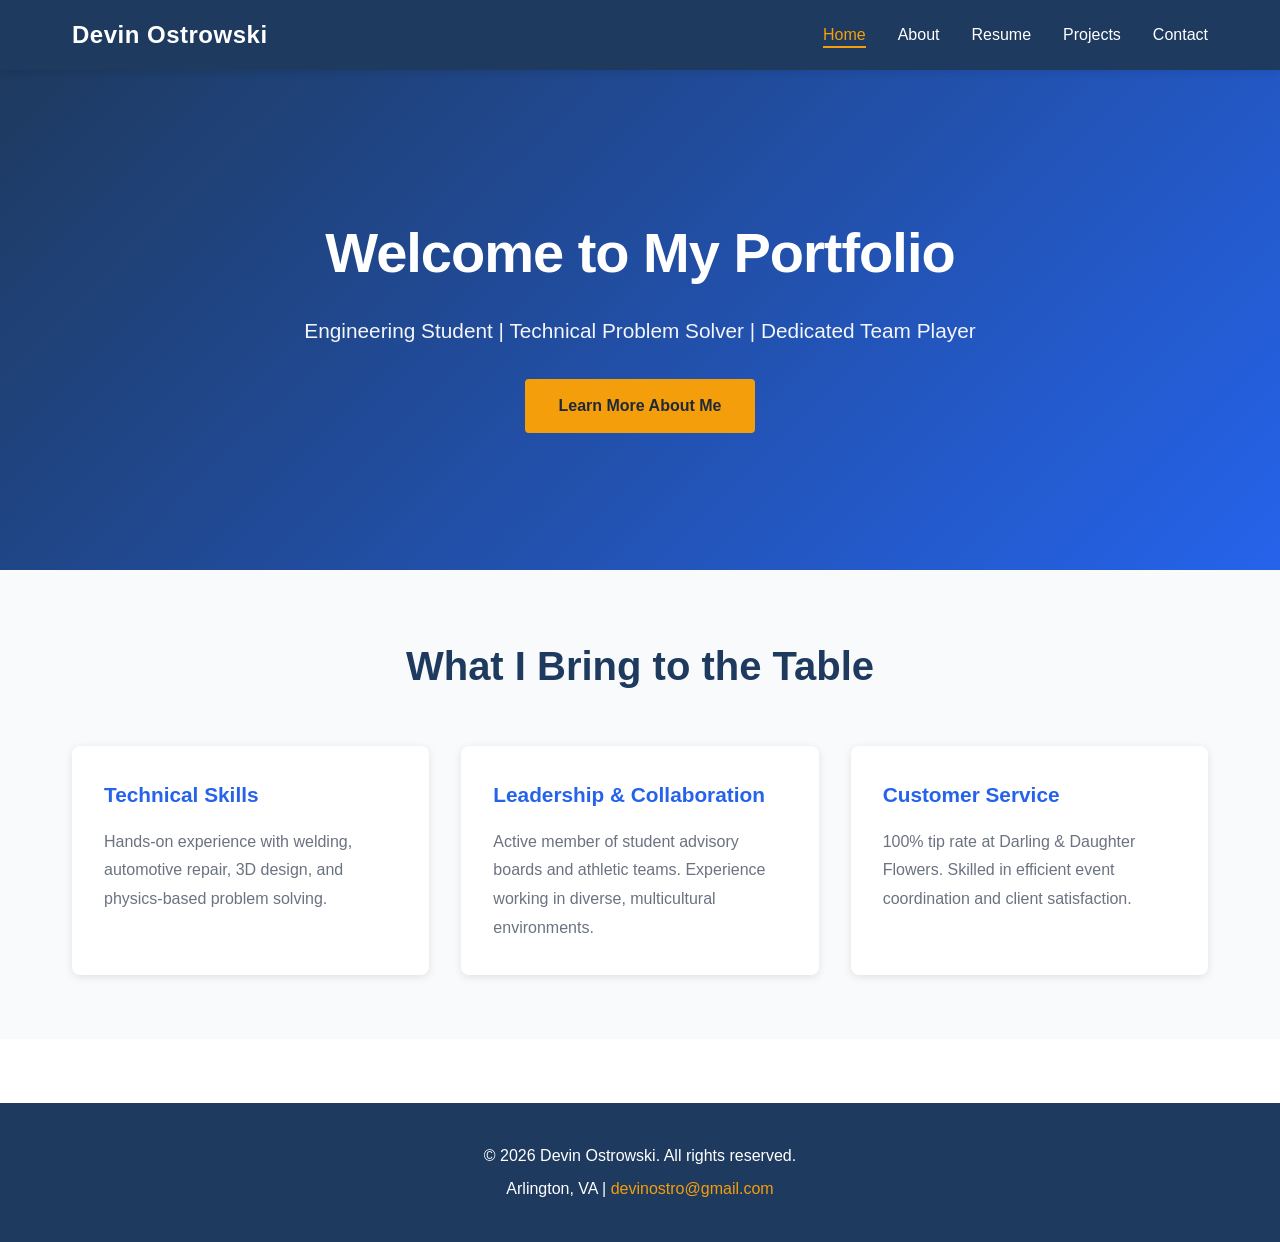
==== index.html @ 3e880051 "Initial portfolio setup with 5 pages, professional branding, and resume" ====
<!DOCTYPE html>
<html lang="en">
<head>
    <meta charset="UTF-8">
    <meta name="viewport" content="width=device-width, initial-scale=1.0">
    <title>Devin Ostrowski | Professional Portfolio</title>
    <link rel="stylesheet" href="styles.css">
</head>
<body>
    <nav class="navbar">
        <div class="nav-container">
            <div class="logo">Devin Ostrowski</div>
            <ul class="nav-links">
                <li><a href="index.html" class="active">Home</a></li>
                <li><a href="about.html">About</a></li>
                <li><a href="resume.html">Resume</a></li>
                <li><a href="projects.html">Projects</a></li>
                <li><a href="contact.html">Contact</a></li>
            </ul>
        </div>
    </nav>

    <section class="hero">
        <div class="hero-content">
            <h1>Welcome to My Portfolio</h1>
            <p>Engineering Student | Technical Problem Solver | Dedicated Team Player</p>
            <a href="about.html" class="cta-button">Learn More About Me</a>
        </div>
    </section>

    <section class="highlights">
        <div class="container">
            <h2>What I Bring to the Table</h2>
            <div class="highlights-grid">
                <div class="highlight-card">
                    <h3>Technical Skills</h3>
                    <p>Hands-on experience with welding, automotive repair, 3D design, and physics-based problem solving.</p>
                </div>
                <div class="highlight-card">
                    <h3>Leadership & Collaboration</h3>
                    <p>Active member of student advisory boards and athletic teams. Experience working in diverse, multicultural environments.</p>
                </div>
                <div class="highlight-card">
                    <h3>Customer Service</h3>
                    <p>100% tip rate at Darling & Daughter Flowers. Skilled in efficient event coordination and client satisfaction.</p>
                </div>
            </div>
        </div>
    </section>

    <footer>
        <p>&copy; 2026 Devin Ostrowski. All rights reserved.</p>
        <p>Arlington, VA | <a href="mailto:devinostro@gmail.com">devinostro@gmail.com</a></p>
    </footer>
</body>
</html>
---- styles.css ----
/* ===========================
   ROOT VARIABLES & RESET
   =========================== */
* {
    margin: 0;
    padding: 0;
    box-sizing: border-box;
}

:root {
    --primary-color: #1e3a5f;
    --secondary-color: #2563eb;
    --accent-color: #f59e0b;
    --text-dark: #1f2937;
    --text-light: #6b7280;
    --bg-light: #f9fafb;
    --bg-white: #ffffff;
    --border-color: #e5e7eb;
    --shadow: 0 2px 8px rgba(0, 0, 0, 0.1);
    --transition: all 0.3s ease;
}

body {
    font-family: 'Segoe UI', Tahoma, Geneva, Verdana, sans-serif;
    line-height: 1.6;
    color: var(--text-dark);
    background-color: var(--bg-white);
}

html {
    scroll-behavior: smooth;
}

/* ===========================
   NAVIGATION BAR
   =========================== */
.navbar {
    background-color: var(--primary-color);
    position: sticky;
    top: 0;
    z-index: 100;
    box-shadow: var(--shadow);
}

.nav-container {
    max-width: 1200px;
    margin: 0 auto;
    padding: 1rem 2rem;
    display: flex;
    justify-content: space-between;
    align-items: center;
}

.logo {
    font-size: 1.5rem;
    font-weight: 700;
    color: var(--bg-white);
    letter-spacing: 0.5px;
}

.nav-links {
    display: flex;
    list-style: none;
    gap: 2rem;
}

.nav-links a {
    color: var(--bg-white);
    text-decoration: none;
    font-weight: 500;
    transition: var(--transition);
    position: relative;
}

.nav-links a:hover,
.nav-links a.active {
    color: var(--accent-color);
}

.nav-links a.active::after {
    content: '';
    position: absolute;
    bottom: -5px;
    left: 0;
    right: 0;
    height: 2px;
    background-color: var(--accent-color);
}

/* ===========================
   HERO SECTION
   =========================== */
.hero {
    background: linear-gradient(135deg, var(--primary-color) 0%, var(--secondary-color) 100%);
    color: var(--bg-white);
    padding: 6rem 2rem;
    text-align: center;
    min-height: 500px;
    display: flex;
    align-items: center;
    justify-content: center;
}

.hero-content h1 {
    font-size: 3.5rem;
    margin-bottom: 1rem;
    font-weight: 700;
    letter-spacing: -1px;
}

.hero-content p {
    font-size: 1.3rem;
    margin-bottom: 2rem;
    opacity: 0.95;
}

.cta-button {
    display: inline-block;
    padding: 0.75rem 2rem;
    background-color: var(--accent-color);
    color: var(--text-dark);
    text-decoration: none;
    border-radius: 4px;
    font-weight: 600;
    transition: var(--transition);
    border: 2px solid var(--accent-color);
}

.cta-button:hover {
    background-color: transparent;
    color: var(--accent-color);
}

/* ===========================
   CONTAINER
   =========================== */
.container {
    max-width: 1200px;
    margin: 0 auto;
    padding: 0 2rem;
}

/* ===========================
   HIGHLIGHTS SECTION
   =========================== */
.highlights {
    padding: 4rem 2rem;
    background-color: var(--bg-light);
}

.highlights h2 {
    text-align: center;
    font-size: 2.5rem;
    margin-bottom: 3rem;
    color: var(--primary-color);
}

.highlights-grid {
    display: grid;
    grid-template-columns: repeat(auto-fit, minmax(280px, 1fr));
    gap: 2rem;
}

.highlight-card {
    background-color: var(--bg-white);
    padding: 2rem;
    border-radius: 8px;
    box-shadow: var(--shadow);
    transition: var(--transition);
}

.highlight-card:hover {
    transform: translateY(-5px);
    box-shadow: 0 8px 16px rgba(0, 0, 0, 0.15);
}

.highlight-card h3 {
    color: var(--secondary-color);
    margin-bottom: 1rem;
    font-size: 1.3rem;
}

.highlight-card p {
    color: var(--text-light);
    line-height: 1.8;
}

/* ===========================
   PAGE HEADER
   =========================== */
.page-header {
    background: linear-gradient(135deg, var(--primary-color) 0%, var(--secondary-color) 100%);
    color: var(--bg-white);
    padding: 3rem 2rem;
    text-align: center;
}

.page-header h1 {
    font-size: 2.5rem;
    margin-bottom: 0.5rem;
}

.page-header p {
    font-size: 1.1rem;
    opacity: 0.95;
}

/* ===========================
   ABOUT SECTION
   =========================== */
.about-section {
    padding: 4rem 2rem;
}

.about-content {
    max-width: 800px;
    margin: 0 auto;
}

.about-content h2 {
    color: var(--primary-color);
    font-size: 1.8rem;
    margin: 2rem 0 1rem 0;
    border-bottom: 3px solid var(--accent-color);
    padding-bottom: 0.5rem;
}

.about-content p {
    margin-bottom: 1.5rem;
    color: var(--text-light);
    line-height: 1.8;
    font-size: 1rem;
}

.about-list {
    list-style: none;
    margin: 1.5rem 0 1.5rem 0;
}

.about-list li {
    margin-bottom: 1rem;
    padding-left: 2rem;
    position: relative;
    color: var(--text-light);
}

.about-list li:before {
    content: '→';
    position: absolute;
    left: 0;
    color: var(--secondary-color);
    font-weight: bold;
}

/* ===========================
   RESUME SECTION
   =========================== */
.resume-section {
    padding: 4rem 2rem;
    background-color: var(--bg-light);
}

.resume-content {
    max-width: 900px;
    margin: 0 auto;
}

.resume-block {
    margin-bottom: 3rem;
    background-color: var(--bg-white);
    padding: 2rem;
    border-radius: 8px;
    box-shadow: var(--shadow);
}

.resume-block h2 {
    color: var(--primary-color);
    font-size: 1.8rem;
    margin-bottom: 1.5rem;
    border-left: 4px solid var(--accent-color);
    padding-left: 1rem;
}

.resume-entry {
    margin-bottom: 2rem;
}

.resume-entry h3 {
    color: var(--secondary-color);
    font-size: 1.2rem;
    margin-bottom: 0.3rem;
}

.resume-entry .company {
    color: var(--text-dark);
    font-size: 0.95rem;
}

.resume-entry .location {
    color: var(--text-light);
    font-size: 0.9rem;
    margin: 0.3rem 0;
}

.resume-entry .degree {
    color: var(--secondary-color);
    font-size: 0.95rem;
}

.resume-entry .date {
    color: var(--accent-color);
    font-size: 0.85rem;
    font-weight: 600;
}

.resume-list {
    list-style: none;
    margin: 1rem 0;
    padding-left: 1rem;
}

.resume-list li {
    margin-bottom: 0.5rem;
    padding-left: 1.5rem;
    position: relative;
    color: var(--text-light);
    font-size: 0.95rem;
}

.resume-list li:before {
    content: '•';
    position: absolute;
    left: 0;
    color: var(--secondary-color);
    font-weight: bold;
}

/* ===========================
   PROJECTS SECTION
   =========================== */
.projects-section {
    padding: 4rem 2rem;
}

.projects-grid {
    display: grid;
    grid-template-columns: repeat(auto-fit, minmax(320px, 1fr));
    gap: 2rem;
    margin-top: 2rem;
}

.project-card {
    background-color: var(--bg-white);
    border: 1px solid var(--border-color);
    border-radius: 8px;
    overflow: hidden;
    box-shadow: var(--shadow);
    transition: var(--transition);
    display: flex;
    flex-direction: column;
}

.project-card:hover {
    transform: translateY(-8px);
    box-shadow: 0 12px 24px rgba(0, 0, 0, 0.15);
    border-color: var(--secondary-color);
}

.project-header {
    background: linear-gradient(135deg, var(--primary-color) 0%, var(--secondary-color) 100%);
    color: var(--bg-white);
    padding: 1.5rem;
}

.project-header h3 {
    margin-bottom: 0.5rem;
    font-size: 1.2rem;
}

.project-course {
    font-size: 0.85rem;
    opacity: 0.9;
}

.project-body {
    padding: 1.5rem;
    flex-grow: 1;
}

.project-body p {
    margin-bottom: 1rem;
    color: var(--text-light);
    font-size: 0.95rem;
    line-height: 1.7;
}

.project-body strong {
    color: var(--text-dark);
}

.project-list {
    list-style: none;
    margin: 0.5rem 0 1rem 0;
    padding-left: 1rem;
}

.project-list li {
    margin-bottom: 0.4rem;
    padding-left: 1.5rem;
    position: relative;
    font-size: 0.9rem;
    color: var(--text-light);
}

.project-list li:before {
    content: '✓';
    position: absolute;
    left: 0;
    color: var(--accent-color);
    font-weight: bold;
}

/* ===========================
   CONTACT SECTION
   =========================== */
.contact-section {
    padding: 4rem 2rem;
    background-color: var(--bg-light);
}

.contact-content {
    max-width: 1000px;
    margin: 0 auto;
    display: grid;
    grid-template-columns: 1fr 1fr;
    gap: 3rem;
}

.contact-info h2,
.contact-form h2 {
    color: var(--primary-color);
    font-size: 1.5rem;
    margin-bottom: 2rem;
}

.info-item {
    margin-bottom: 2rem;
}

.info-item h3 {
    color: var(--secondary-color);
    margin-bottom: 0.5rem;
}

.info-item p {
    color: var(--text-light);
}

.info-item a {
    color: var(--secondary-color);
    text-decoration: none;
    font-weight: 500;
    transition: var(--transition);
}

.info-item a:hover {
    color: var(--accent-color);
    text-decoration: underline;
}

/* ===========================
   FORM STYLES
   =========================== */
.form-group {
    margin-bottom: 1.5rem;
}

.form-group label {
    display: block;
    margin-bottom: 0.5rem;
    color: var(--text-dark);
    font-weight: 500;
}

.form-group input,
.form-group textarea {
    width: 100%;
    padding: 0.75rem;
    border: 1px solid var(--border-color);
    border-radius: 4px;
    font-family: inherit;
    font-size: 1rem;
    color: var(--text-dark);
    transition: var(--transition);
}

.form-group input:focus,
.form-group textarea:focus {
    outline: none;
    border-color: var(--secondary-color);
    box-shadow: 0 0 0 3px rgba(37, 99, 235, 0.1);
}

.submit-button {
    background-color: var(--secondary-color);
    color: var(--bg-white);
    border: none;
    padding: 0.75rem 2rem;
    border-radius: 4px;
    font-size: 1rem;
    font-weight: 600;
    cursor: pointer;
    transition: var(--transition);
    width: 100%;
}

.submit-button:hover {
    background-color: var(--primary-color);
    transform: translateY(-2px);
    box-shadow: 0 4px 12px rgba(0, 0, 0, 0.15);
}

.form-note {
    margin-top: 1rem;
    font-size: 0.85rem;
    color: var(--text-light);
    font-style: italic;
}

/* ===========================
   FOOTER
   =========================== */
footer {
    background-color: var(--primary-color);
    color: var(--bg-white);
    text-align: center;
    padding: 2rem;
    margin-top: 4rem;
}

footer p {
    margin: 0.5rem 0;
}

footer a {
    color: var(--accent-color);
    text-decoration: none;
    transition: var(--transition);
}

footer a:hover {
    text-decoration: underline;
}

/* ===========================
   RESPONSIVE DESIGN
   =========================== */
@media (max-width: 768px) {
    .nav-links {
        gap: 1rem;
        font-size: 0.9rem;
    }

    .hero-content h1 {
        font-size: 2.5rem;
    }

    .hero-content p {
        font-size: 1rem;
    }

    .highlights h2 {
        font-size: 2rem;
    }

    .page-header h1 {
        font-size: 2rem;
    }

    .contact-content {
        grid-template-columns: 1fr;
        gap: 2rem;
    }

    .projects-grid {
        grid-template-columns: 1fr;
    }
}

@media (max-width: 480px) {
    .nav-links {
        gap: 0.5rem;
        font-size: 0.8rem;
    }

    .logo {
        font-size: 1.2rem;
    }

    .hero-content h1 {
        font-size: 2rem;
    }

    .hero {
        padding: 3rem 1rem;
        min-height: 300px;
    }

    .highlights h2 {
        font-size: 1.5rem;
    }

    .about-content h2,
    .contact-info h2,
    .contact-form h2 {
        font-size: 1.3rem;
    }

    .resume-block h2 {
        font-size: 1.3rem;
    }
}
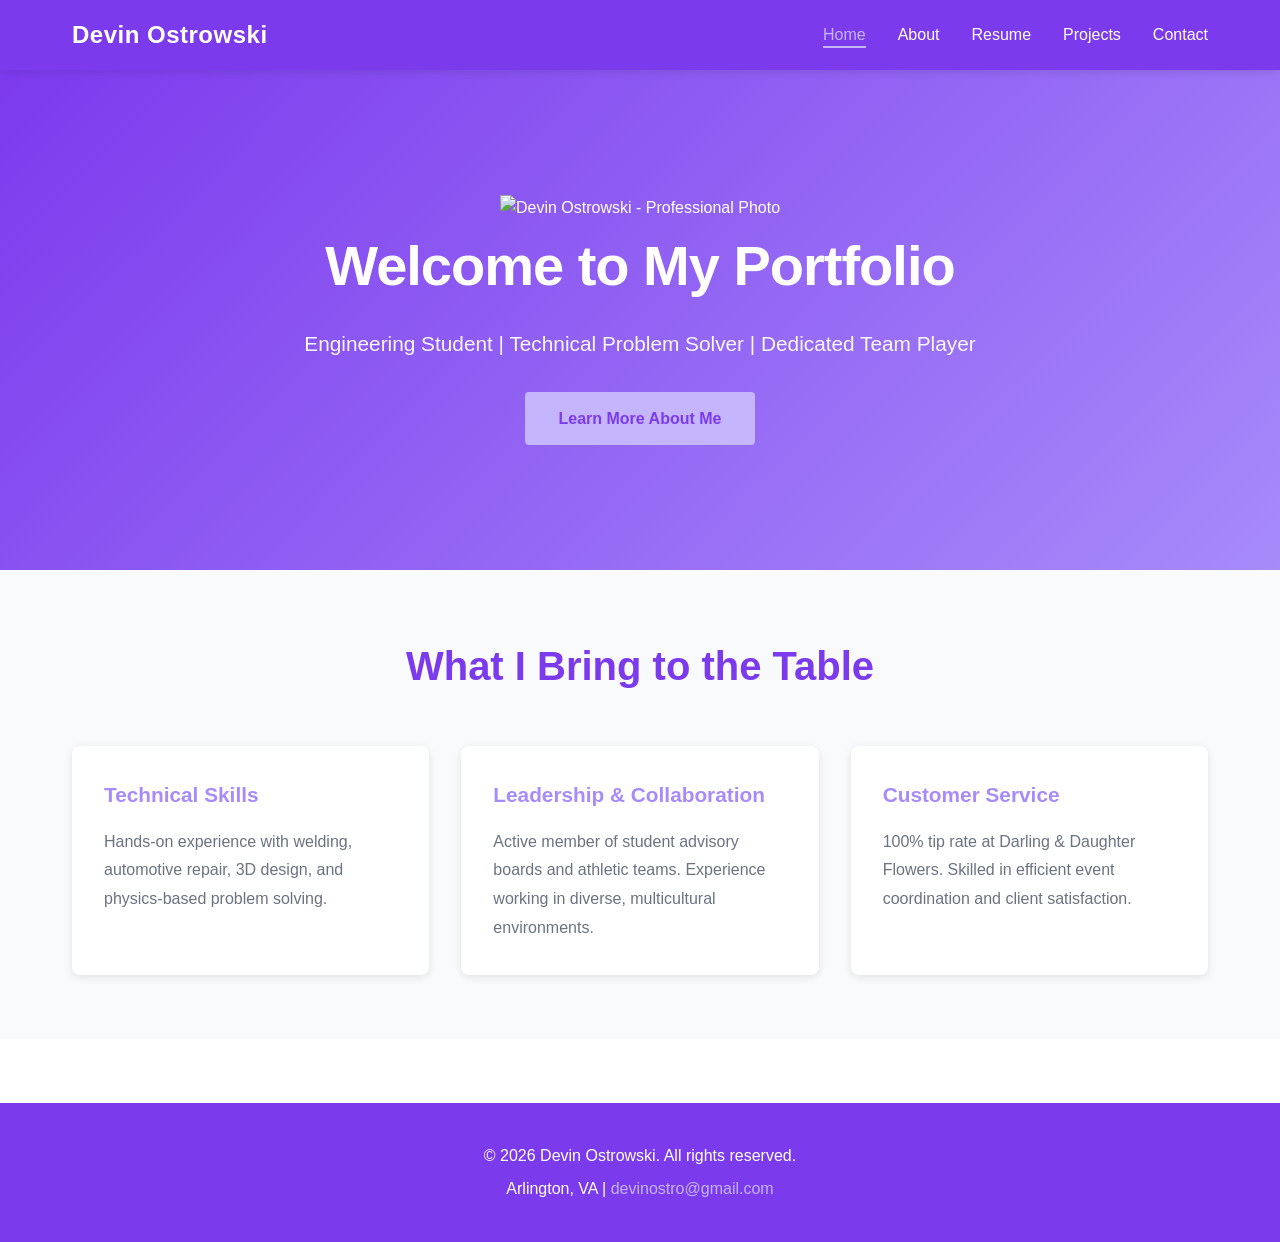
==== commit 5b7cd637: "Add home page photo to hero section" ====
--- a/index.html
+++ b/index.html
@@ -22,9 +22,14 @@
 
     <section class="hero">
         <div class="hero-content">
-            <h1>Welcome to My Portfolio</h1>
-            <p>Engineering Student | Technical Problem Solver | Dedicated Team Player</p>
-            <a href="about.html" class="cta-button">Learn More About Me</a>
+            <div class="hero-image">
+                <img src="images/home-photo.jpg" alt="Devin Ostrowski - Professional Photo">
+            </div>
+            <div class="hero-text">
+                <h1>Welcome to My Portfolio</h1>
+                <p>Engineering Student | Technical Problem Solver | Dedicated Team Player</p>
+                <a href="about.html" class="cta-button">Learn More About Me</a>
+            </div>
         </div>
     </section>
 
--- a/styles.css
+++ b/styles.css
@@ -8,9 +8,9 @@
 }
 
 :root {
-    --primary-color: #1e3a5f;
-    --secondary-color: #2563eb;
-    --accent-color: #f59e0b;
+    --primary-color: #7c3aed;
+    --secondary-color: #a78bfa;
+    --accent-color: #c4b5fd;
     --text-dark: #1f2937;
     --text-light: #6b7280;
     --bg-light: #f9fafb;
@@ -118,7 +118,7 @@
     display: inline-block;
     padding: 0.75rem 2rem;
     background-color: var(--accent-color);
-    color: var(--text-dark);
+    color: var(--primary-color);
     text-decoration: none;
     border-radius: 4px;
     font-weight: 600;
@@ -308,7 +308,7 @@
 }
 
 .resume-entry .date {
-    color: var(--accent-color);
+    color: var(--primary-color);
     font-size: 0.85rem;
     font-weight: 600;
 }
@@ -464,7 +464,7 @@
 }
 
 .info-item a:hover {
-    color: var(--accent-color);
+    color: var(--primary-color);
     text-decoration: underline;
 }
 
@@ -498,11 +498,11 @@
 .form-group textarea:focus {
     outline: none;
     border-color: var(--secondary-color);
-    box-shadow: 0 0 0 3px rgba(37, 99, 235, 0.1);
+    box-shadow: 0 0 0 3px rgba(167, 139, 250, 0.1);
 }
 
 .submit-button {
-    background-color: var(--secondary-color);
+    background-color: var(--primary-color);
     color: var(--bg-white);
     border: none;
     padding: 0.75rem 2rem;
@@ -515,7 +515,7 @@
 }
 
 .submit-button:hover {
-    background-color: var(--primary-color);
+    background-color: var(--secondary-color);
     transform: translateY(-2px);
     box-shadow: 0 4px 12px rgba(0, 0, 0, 0.15);
 }
@@ -619,4 +619,4 @@
     .resume-block h2 {
         font-size: 1.3rem;
     }
-}+}
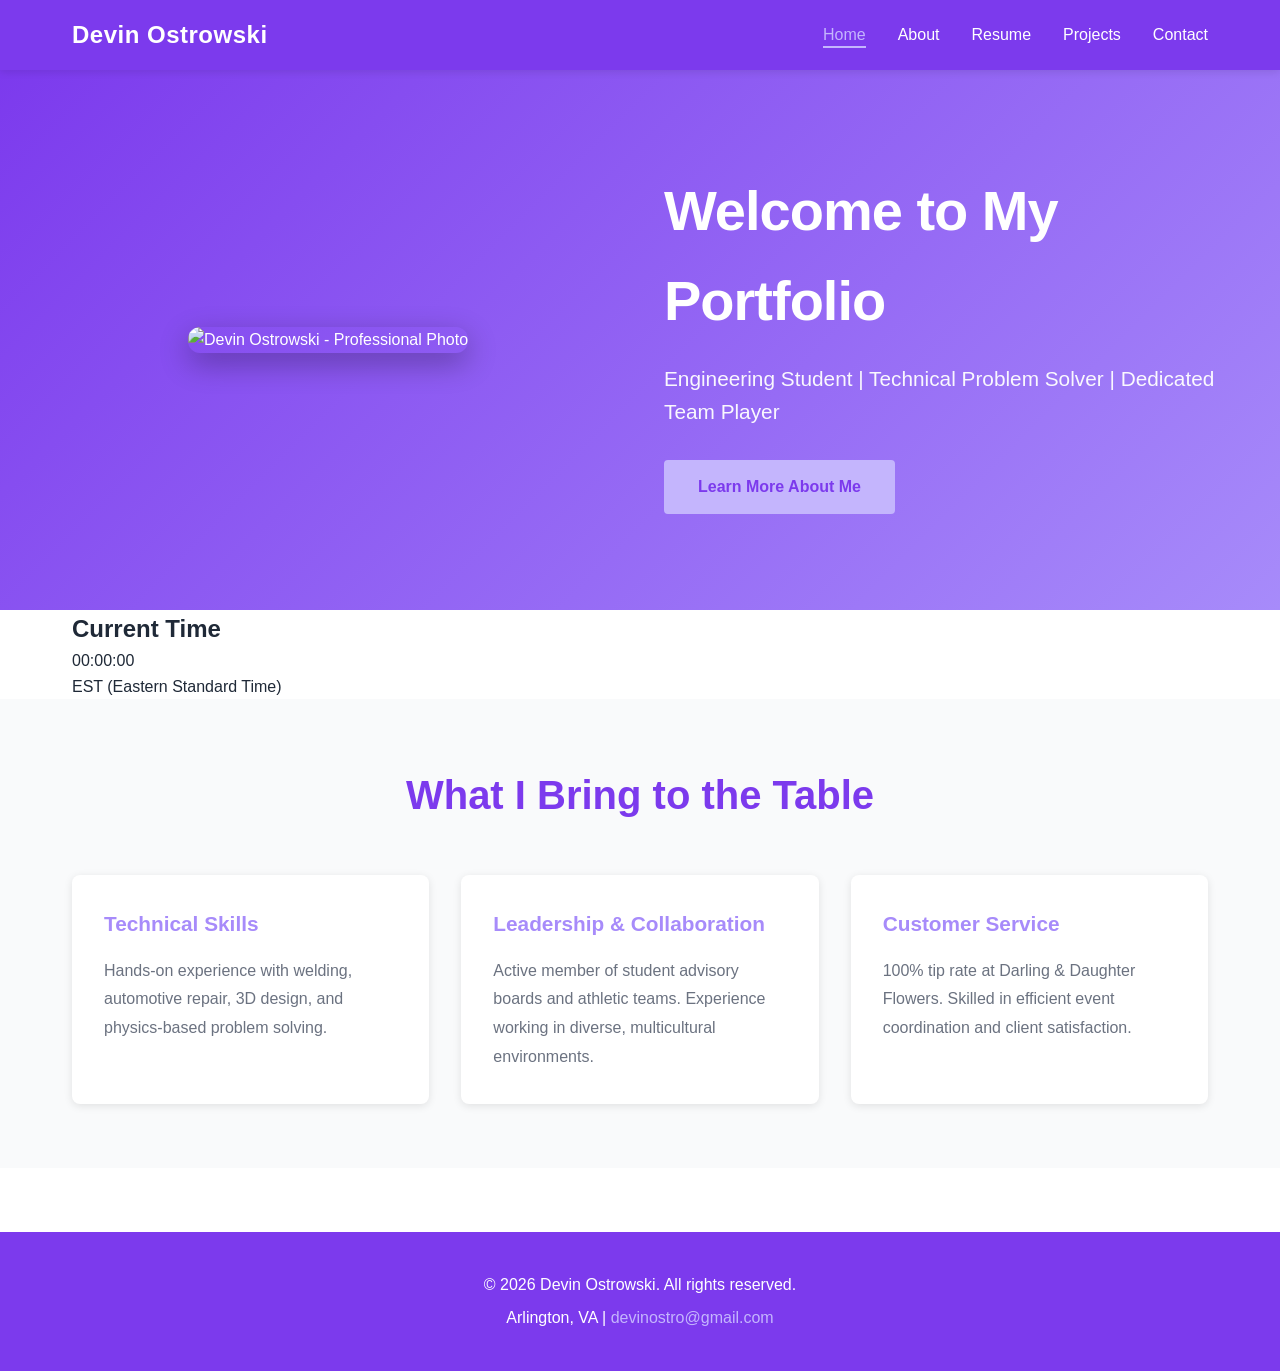
==== commit 7d9d2d31: "Add digital clock displaying EST time" ====
--- a/index.html
+++ b/index.html
@@ -33,6 +33,18 @@
         </div>
     </section>
 
+    <section class="clock-section">
+        <div class="container">
+            <h2>Current Time</h2>
+            <div class="clock-display">
+                <div class="clock-box">
+                    <div class="clock-time" id="estTime">00:00:00</div>
+                    <div class="clock-label">EST (Eastern Standard Time)</div>
+                </div>
+            </div>
+        </div>
+    </section>
+
     <section class="highlights">
         <div class="container">
             <h2>What I Bring to the Table</h2>
@@ -57,5 +69,7 @@
         <p>&copy; 2026 Devin Ostrowski. All rights reserved.</p>
         <p>Arlington, VA | <a href="mailto:devinostro@gmail.com">devinostro@gmail.com</a></p>
     </footer>
+
+    <script src="clock.js"></script>
 </body>
 </html>
--- a/styles.css
+++ b/styles.css
@@ -101,6 +101,32 @@
     justify-content: center;
 }
 
+.hero-content {
+    display: grid;
+    grid-template-columns: 1fr 1fr;
+    gap: 3rem;
+    align-items: center;
+    max-width: 1200px;
+    margin: 0 auto;
+}
+
+.hero-image {
+    text-align: center;
+}
+
+.hero-image img {
+    max-width: 100%;
+    width: 350px;
+    height: auto;
+    border-radius: 12px;
+    box-shadow: 0 10px 30px rgba(0, 0, 0, 0.3);
+    object-fit: cover;
+}
+
+.hero-text {
+    text-align: left;
+}
+
 .hero-content h1 {
     font-size: 3.5rem;
     margin-bottom: 1rem;
@@ -213,16 +239,43 @@
 }
 
 .about-content {
-    max-width: 800px;
+    max-width: 1000px;
     margin: 0 auto;
-}
-
-.about-content h2 {
+    display: grid;
+    grid-template-columns: 1fr 1fr;
+    gap: 3rem;
+    align-items: start;
+}
+
+.about-image {
+    text-align: center;
+}
+
+.about-image img {
+    max-width: 100%;
+    width: 100%;
+    height: auto;
+    border-radius: 12px;
+    box-shadow: 0 10px 30px rgba(0, 0, 0, 0.2);
+    object-fit: cover;
+    transition: var(--transition);
+}
+
+.about-image img:hover {
+    transform: scale(1.03);
+    box-shadow: 0 15px 40px rgba(0, 0, 0, 0.3);
+}
+
+.about-text h2 {
     color: var(--primary-color);
     font-size: 1.8rem;
     margin: 2rem 0 1rem 0;
     border-bottom: 3px solid var(--accent-color);
     padding-bottom: 0.5rem;
+}
+
+.about-text h2:first-child {
+    margin-top: 0;
 }
 
 .about-content p {
@@ -561,12 +614,30 @@
         font-size: 0.9rem;
     }
 
+    .hero-content {
+        grid-template-columns: 1fr;
+        gap: 2rem;
+    }
+
+    .hero-text {
+        text-align: center;
+    }
+
     .hero-content h1 {
         font-size: 2.5rem;
     }
 
     .hero-content p {
         font-size: 1rem;
+    }
+
+    .hero-image img {
+        width: 250px;
+    }
+
+    .about-content {
+        grid-template-columns: 1fr;
+        gap: 2rem;
     }
 
     .highlights h2 {
@@ -606,6 +677,10 @@
         min-height: 300px;
     }
 
+    .hero-image img {
+        width: 200px;
+    }
+
     .highlights h2 {
         font-size: 1.5rem;
     }
@@ -619,4 +694,8 @@
     .resume-block h2 {
         font-size: 1.3rem;
     }
-}
+
+    .about-image img {
+        border-radius: 8px;
+    }
+}
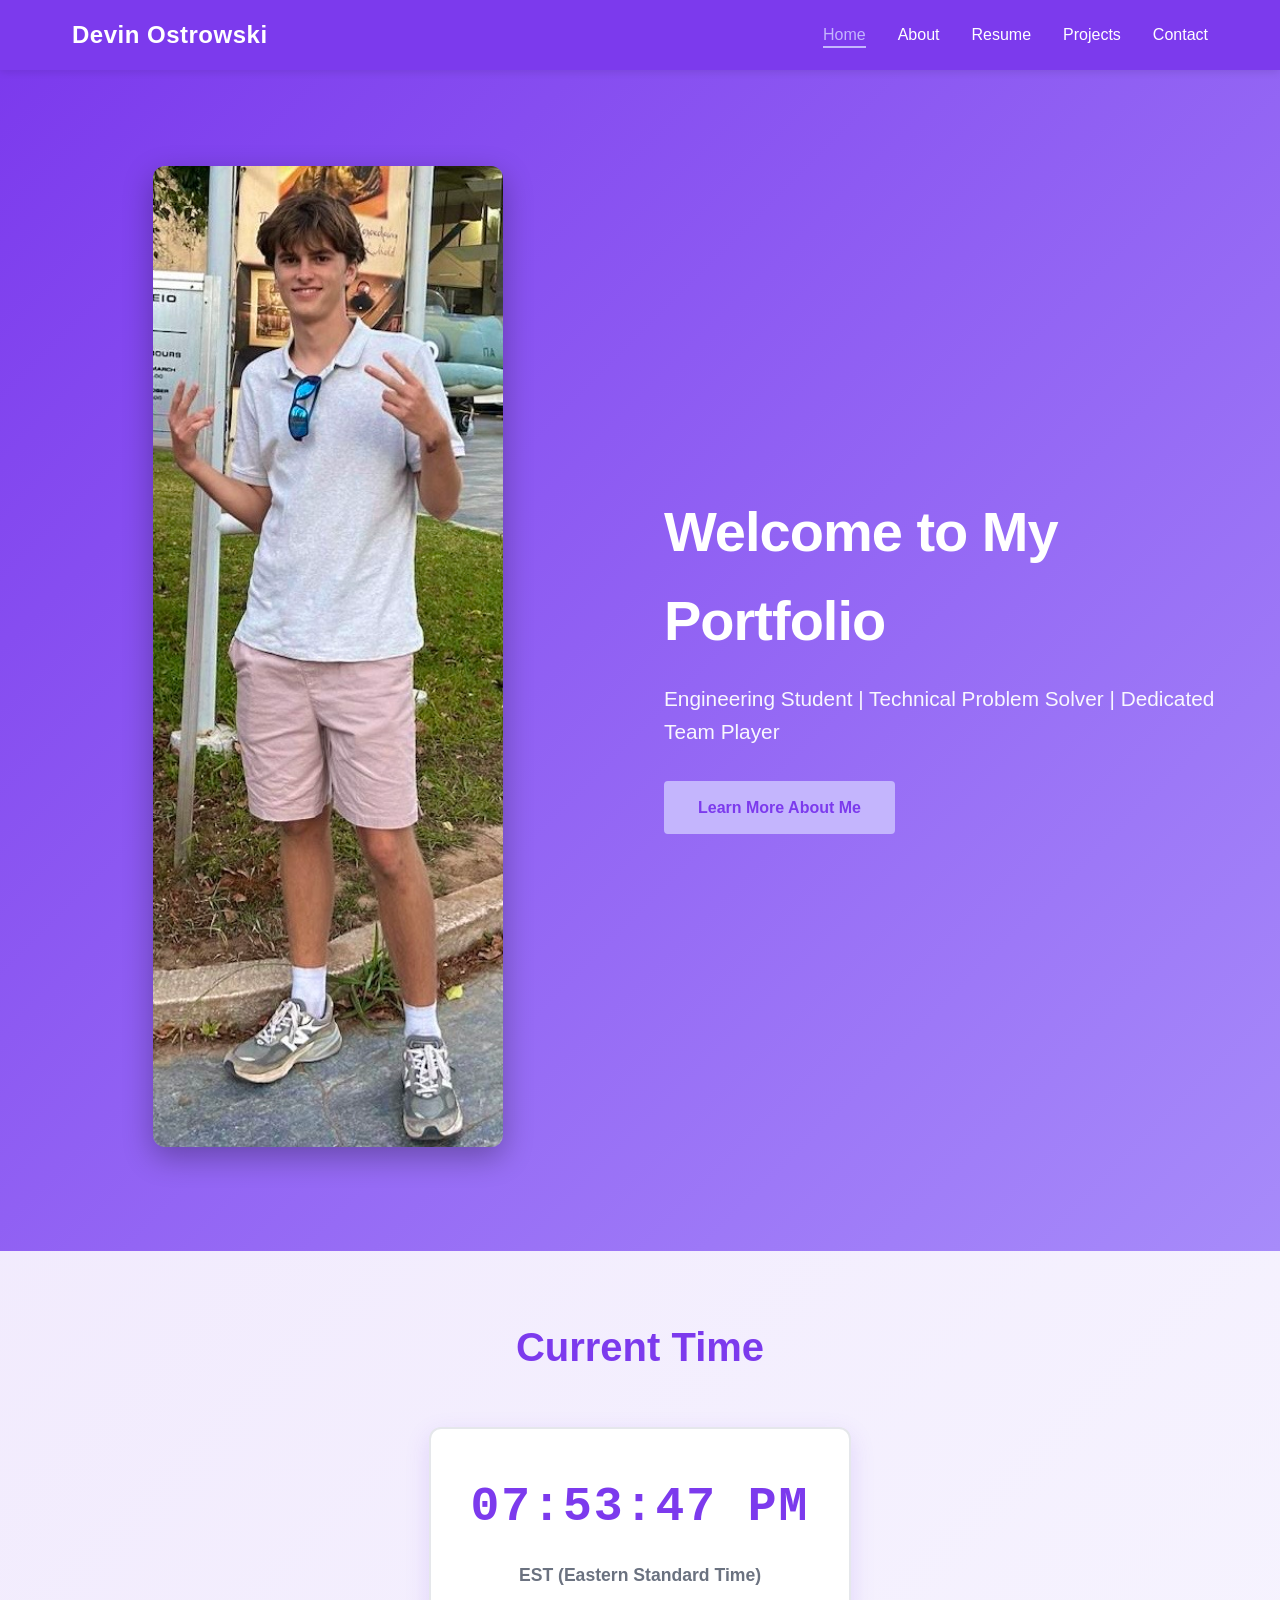
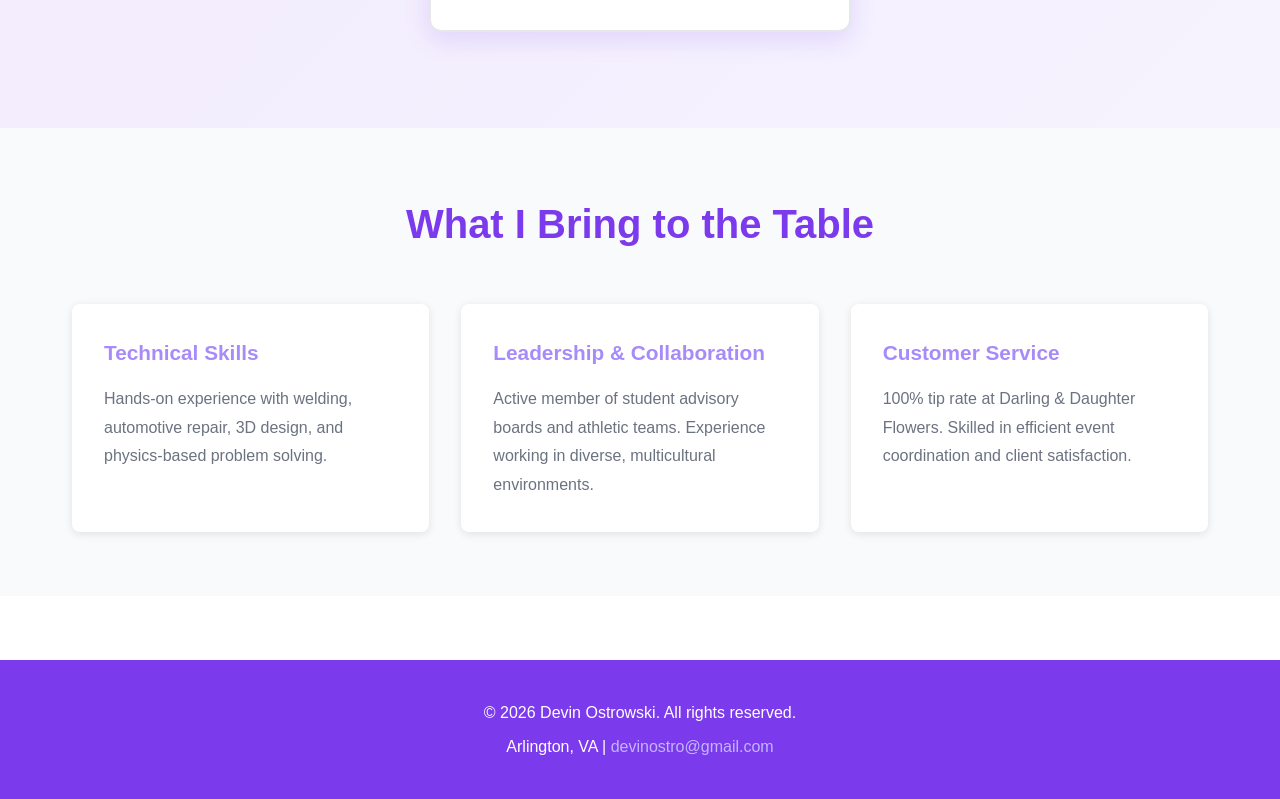
==== commit 59e0ba1c: "Update home page to use correct casual outfit photo" ====
--- a/index.html
+++ b/index.html
@@ -23,7 +23,7 @@
     <section class="hero">
         <div class="hero-content">
             <div class="hero-image">
-                <img src="images/home-photo.jpg" alt="Devin Ostrowski - Professional Photo">
+                <img src="images/375baab3-61b1-44ec-a53b-bad79aface63.png" alt="Devin Ostrowski - Professional Photo">
             </div>
             <div class="hero-text">
                 <h1>Welcome to My Portfolio</h1>
--- a/styles.css
+++ b/styles.css
@@ -167,6 +167,62 @@
 }
 
 /* ===========================
+   CLOCK SECTION
+   =========================== */
+.clock-section {
+    padding: 4rem 2rem;
+    background: linear-gradient(135deg, rgba(124, 58, 237, 0.1) 0%, rgba(167, 139, 250, 0.1) 100%);
+}
+
+.clock-section h2 {
+    text-align: center;
+    font-size: 2.5rem;
+    margin-bottom: 3rem;
+    color: var(--primary-color);
+}
+
+.clock-display {
+    display: flex;
+    justify-content: center;
+    align-items: center;
+    gap: 2rem;
+    flex-wrap: wrap;
+    margin-bottom: 2rem;
+}
+
+.clock-box {
+    background-color: var(--bg-white);
+    padding: 2.5rem;
+    border-radius: 12px;
+    box-shadow: 0 8px 24px rgba(124, 58, 237, 0.15);
+    text-align: center;
+    min-width: 280px;
+    transition: var(--transition);
+    border: 2px solid var(--border-color);
+}
+
+.clock-box:hover {
+    transform: translateY(-8px);
+    box-shadow: 0 15px 40px rgba(124, 58, 237, 0.25);
+    border-color: var(--secondary-color);
+}
+
+.clock-time {
+    font-size: 3rem;
+    font-weight: 700;
+    color: var(--primary-color);
+    font-family: 'Courier New', monospace;
+    margin-bottom: 1rem;
+    letter-spacing: 2px;
+}
+
+.clock-label {
+    font-size: 1.1rem;
+    color: var(--text-light);
+    font-weight: 600;
+}
+
+/* ===========================
    HIGHLIGHTS SECTION
    =========================== */
 .highlights {
@@ -640,6 +696,15 @@
         gap: 2rem;
     }
 
+    .clock-display {
+        flex-direction: column;
+        gap: 1.5rem;
+    }
+
+    .clock-box {
+        min-width: 100%;
+    }
+
     .highlights h2 {
         font-size: 2rem;
     }
@@ -681,6 +746,18 @@
         width: 200px;
     }
 
+    .clock-section h2 {
+        font-size: 1.8rem;
+    }
+
+    .clock-time {
+        font-size: 2rem;
+    }
+
+    .clock-label {
+        font-size: 0.95rem;
+    }
+
     .highlights h2 {
         font-size: 1.5rem;
     }
